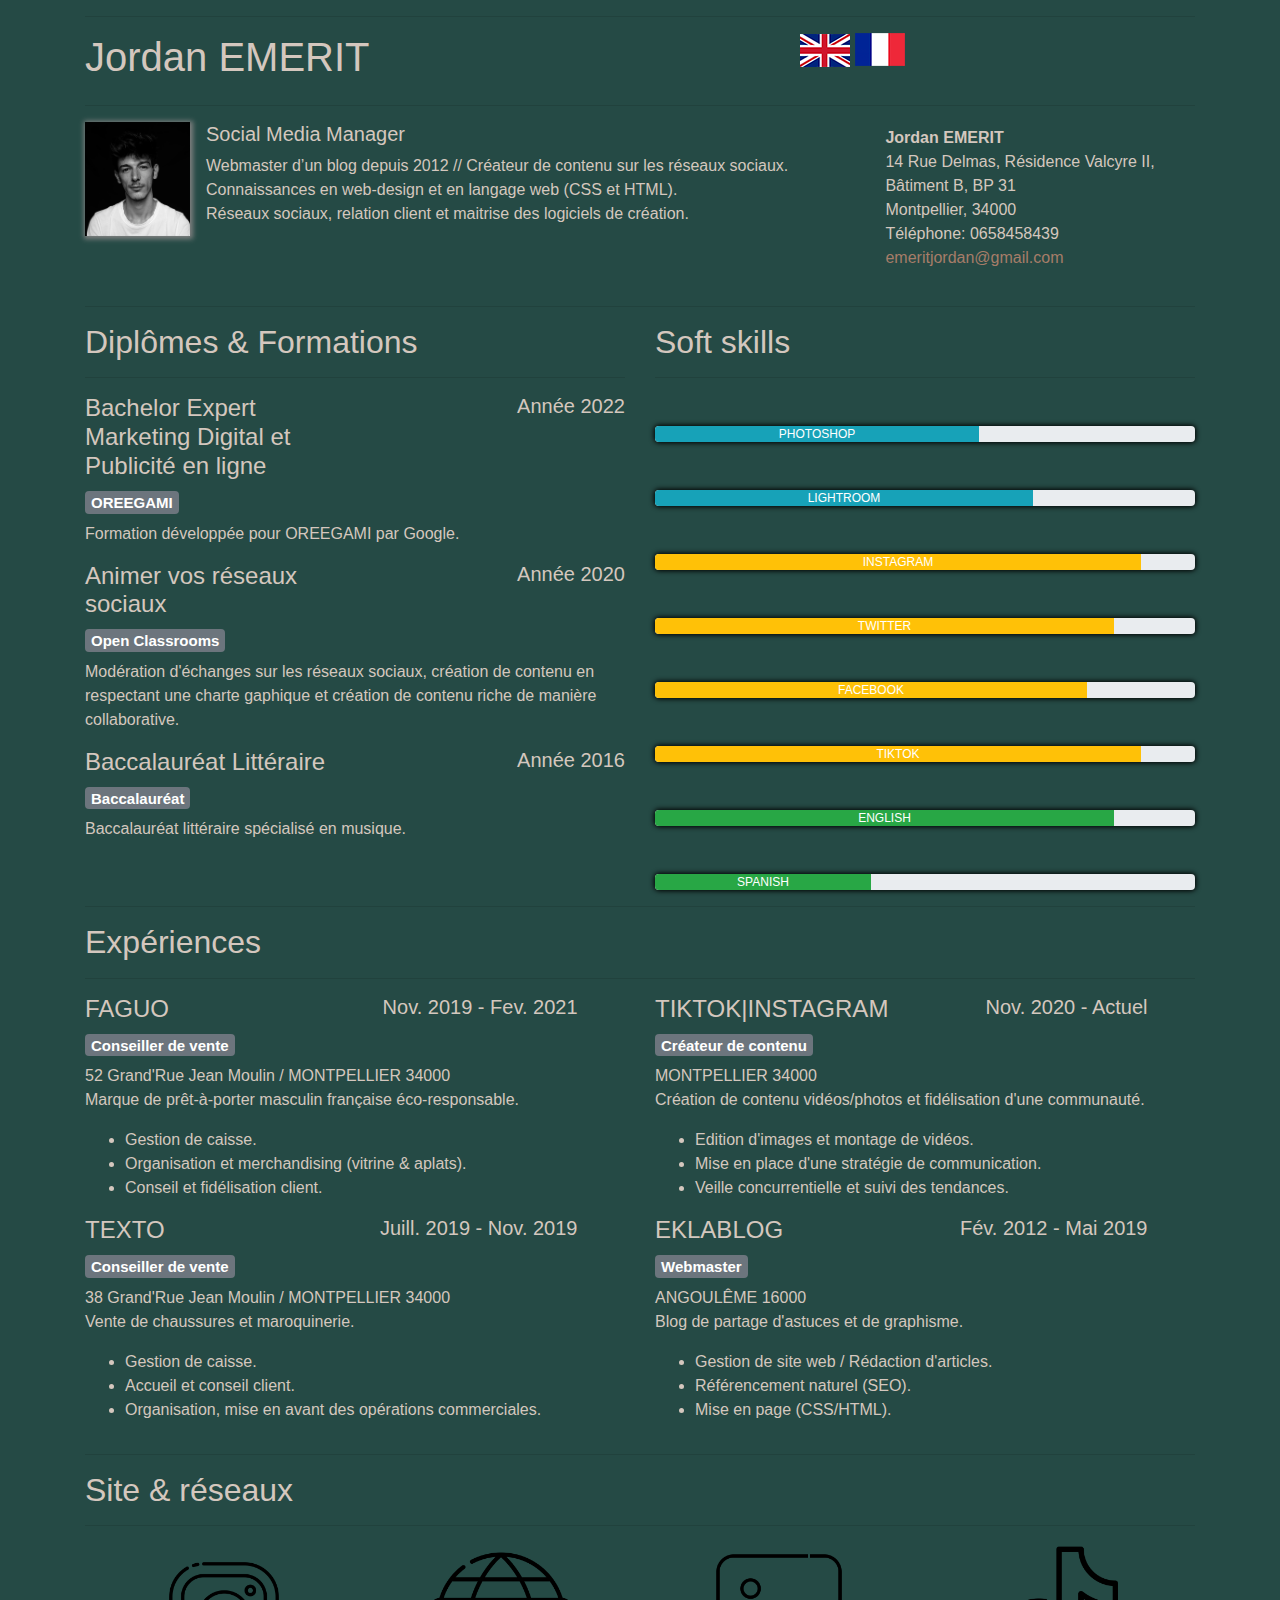
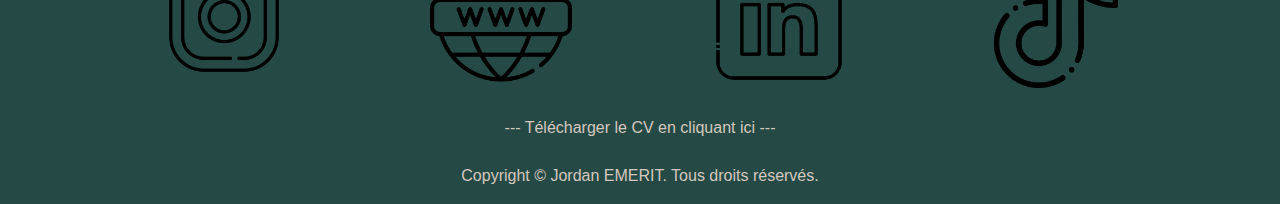
==== index.html @ a6e2262a "edit links" ====
<!DOCTYPE html>
<html lang="en">
<head>
    <meta charset="utf-8">
    <meta http-equiv="X-UA-Compatible" content="IE=edge">
    <meta name="viewport" content="width=device-width, initial-scale=1">
<title>Jordan EMERIT - Social Media Manager</title>
  <!-- Bootstrap -->
<style type="text/css">
@import url("../css/bootstrap-4.0.0.css");
</style>
<link href="css/bootstrap-4.0.0.css" rel="stylesheet" type="text/css">
</head>
	<link rel"stylesheet" href="" type="text/css">
<body>
    <div class="container">
      <hr>
      <div class="row">
        <div class="col-6">
          <h1>Jordan EMERIT</h1>
        </div>
        <div class="col-6">
          <div class="col-6"><a href="http://jordanmrt.github.io"><img class="img-flags"  src="../images/frenchflag.png" alt="Français"></a></div> 
<div class="col-6"><a href="http://jordanmrt.github.io/en/"><img class="img-flags"  src="../images/englishflag.png" alt="English"></a></div></div>
      </div>
      <hr>
      <div class="row">
        <div class="col-md-8 col-sm-12">
          <div class="media">
            <img class="mr-3" src="../images/headpic.png">
            <div class="media-body">
              <h5 class="mt-0">Social Media Manager</h5>
              Webmaster d’un blog depuis 2012 // Créateur de contenu sur les réseaux sociaux.<br>
              Connaissances en web-design et en langage web (CSS et HTML).<br>
              Réseaux sociaux, relation client et maitrise des logiciels de création.
            </div>
          </div>
        </div>
        <div class="col-md-4 col-sm-12">
          <div class="row justify-content-md-around m-1">
            <address>
              <strong>Jordan EMERIT</strong><br>
              14 Rue Delmas, Résidence Valcyre II,<br> 
              Bâtiment B, BP 31<br>
              Montpellier, 34000<br>
              Téléphone: 0658458439<br>
              <a href="mailto:emeritjordan@gmail.com">emeritjordan@gmail.com</a>
            </address>
          </div>
        </div>
      </div>
      <hr>
      <div class="row">
        <div class="col-md-6 col-sm-12">
          <h2>Diplômes & Formations</h2>
          <hr>
          <div class="row">
            <div class="col-6">
              <h4>Bachelor Expert Marketing Digital et Publicité en ligne</h4>
            </div>
            <div class="col-6">
              <h5 class="text-right"><span aria-hidden="true"></span>Année 2022</h5>
            </div>
          </div>
          <h5><span class="badge badge-secondary">OREEGAMI</span></h5>
          <p>Formation développée pour OREEGAMI par Google.</p>
<div class="row">
            <div class="col-6">
              <h4>Animer vos réseaux sociaux</h4>
            </div>
            <div class="col-6">
              <h5 class="text-right"><span aria-hidden="true"></span>Année 2020</h5>
            </div>
          </div>
          <h5><span class="badge badge-secondary">Open Classrooms</span></h5>
          <p>Modération d'échanges sur les réseaux sociaux, création de contenu en respectant une charte gaphique et création de contenu riche de manière collaborative.</p>
          <div class="row">
            <div class="col-6">
              <h4>Baccalauréat Littéraire</h4>
            </div>
            <div class="col-6">
              <h5 class="text-right"><span aria-hidden="true"></span>Année 2016</h5>
            </div>
          </div>
          <h5><span class="badge badge-secondary">Baccalauréat</span></h5>
          <p>Baccalauréat littéraire spécialisé en musique.</p>
        </div>
        <div class="col-md-6 col-sm-12">
          <h2>Soft skills</h2>
          <hr>
          <div class="progress mt-4">
            <div class="progress-bar bg-info" role="progressbar" aria-valuenow="70" aria-valuemin="0" aria-valuemax="100" style="width: 60%"> PHOTOSHOP</div>
          </div>
          <div class="progress mt-4">
            <div class="progress-bar bg-info" role="progressbar" aria-valuenow="60" aria-valuemin="0" aria-valuemax="100" style="width: 70%"> LIGHTROOM</div>
          </div>
          <div class="progress mt-4">
            <div class="progress-bar bg-warning" role="progressbar" aria-valuenow="55" aria-valuemin="0" aria-valuemax="100" style="width: 90%"> INSTAGRAM</div>
          </div>
          <div class="progress mt-4">
            <div class="progress-bar bg-warning" role="progressbar" aria-valuenow="50" aria-valuemin="0" aria-valuemax="100" style="width: 85%"> TWITTER</div>
          </div>
          <div class="progress mt-4">
            <div class="progress-bar bg-warning" role="progressbar" aria-valuenow="50" aria-valuemin="0" aria-valuemax="100" style="width: 80%"> FACEBOOK</div>
          </div>
<div class="progress mt-4">
            <div class="progress-bar bg-warning" role="progressbar" aria-valuenow="70" aria-valuemin="0" aria-valuemax="100" style="width: 90%"> TIKTOK</div>
          </div>
<div class="progress mt-4">
            <div class="progress-bar bg-success" role="progressbar" aria-valuenow="85" aria-valuemin="0" aria-valuemax="100" style="width: 85%"> ENGLISH</div>
          </div>
          <div class="progress mt-4">
            <div class="progress-bar bg-success" role="progressbar" aria-valuenow="80" aria-valuemin="0" aria-valuemax="100" style="width: 40%"> SPANISH</div>
          </div>
        </div>
      </div>
      <hr>
      <h2>Expériences</h2>
      <hr>
      <div class="row">
        <div class="col-md-6 col-sm-12">
          <div class="row">
            <div class="col-5">
              <h4>FAGUO</h4>
            </div>
            <div class="col-6">
              <h5 class="text-right"><span aria-hidden="true"></span>Nov. 2019 - Fev. 2021</h5>
            </div>
          </div>
          <h5><span class="badge badge-secondary">Conseiller de vente</span></h5>
          <p>52 Grand'Rue Jean Moulin / MONTPELLIER 34000 <br>Marque de prêt-à-porter masculin française éco-responsable.</p>
          <ul>
            <li>Gestion de caisse.</li>
            <li>Organisation et merchandising (vitrine & aplats).</li>
            <li>Conseil et fidélisation client.</li>
          </ul>
        </div>
		  <div class="col-md-6 col-sm-12">
          <div class="row">
            <div class="col-5 col-lg-5">
              <h4>TIKTOK|INSTAGRAM</h4>
            </div>
            <div class="col-6">
              <h5 class="text-right"><span aria-hidden="true"></span> Nov. 2020 - Actuel</h5>
            </div>
          </div>
          <h5><span class="badge badge-secondary">Créateur de contenu</span></h5>
          <p>MONTPELLIER 34000 <br>Création de contenu vidéos/photos et fidélisation d'une communauté.</p>
          <ul>
            <li>Edition d'images et montage de vidéos.</li>
            <li>Mise en place d'une stratégie de communication.</li>
            <li>Veille concurrentielle et suivi des tendances.</li>
          </ul>
        </div>
        <div class="col-md-6 col-sm-12">
          <div class="row">
            <div class="col-5">
              <h4>TEXTO</h4>
            </div>
            <div class="col-6">
              <h5 class="text-right"><span aria-hidden="true"></span> Juill. 2019 - Nov. 2019</h5>
            </div>
          </div>
          <h5><span class="badge badge-secondary">Conseiller de vente</span></h5>
          <p>38 Grand'Rue Jean Moulin / MONTPELLIER 34000 <br>Vente de chaussures et maroquinerie.</p>
          <ul>
            <li>Gestion de caisse.</li>
            <li>Accueil et conseil client.</li>
            <li>Organisation, mise en avant des opérations commerciales.</li>
          </ul>
        </div>
		  <div class="col-md-6 col-sm-12">
          <div class="row">
            <div class="col-5">
              <h4>EKLABLOG</h4>
            </div>
            <div class="col-6">
              <h5 class="text-right"><span aria-hidden="true"></span> Fév. 2012 - Mai 2019</h5>
            </div>
          </div>
          <h5><span class="badge badge-secondary">Webmaster</span></h5>
          <p>ANGOULÊME 16000 <br>Blog de partage d'astuces et de graphisme.</p>
          <ul>
            <li>Gestion de site web / Rédaction d'articles.</li>
            <li>Référencement naturel (SEO).</li>
            <li>Mise en page (CSS/HTML).</li>
          </ul>
        </div>
      </div>
      <hr>
      <h2>Site & réseaux</h2>
      <hr>
      <div class="container">
        <div class="row text-center">
          <div class="col-sm-4 col-12 p-0"><a href="http://instagram.com/jordan.mrt"  target="_blank"><img class="img-thumbnail"  src="../images/insta_icon.png" alt="Jordan MRT sur Intagram"></a></div>
          <div class="col-sm-4 col-12 p-0"><a href="http://codelyoko.ek.la"  target="_blank"><img class="img-thumbnail"  src="../images/web_icon.png" alt="Lyokograph' World - Hébergé par EklaBlog"></a></div>
          <div class="col-sm-4 col-12 p-0"><a href="http://linkedin.com/in/jordan-mrt" target="_blank"><img class="img-thumbnail"  src="../images/icon_linkedin.png" alt="Jordan Emerit sur Linkedin"></a></div>
          <div class="col-sm-4 col-12 p-0"><a href="http://www.tiktok.com/@imhappytobeyourfriend" target="_blank"><img class="img-thumbnail"  src="../images/tiktok-line.png" alt="ImHappyToBeYourFriend sur TikTok"></a></div>
        </div>
      </div>
      <br>
      <footer class="text-center">
        <div class="container">
          <div class="row">
            <div class="col-12">
              <a src="../download/EMERIT-Jordan-CV_Expert_Marketing_Digital_Oreegami.pdf">--- Télécharger le CV en cliquant ici ---</a>
            </div>
          </div>
        </div>
		  <br>
      </footer>
		<footer class="text-center">
        <div class="container">
          <div class="row">
            <div class="col-12">
              <p>Copyright © Jordan EMERIT. Tous droits réservés.</p>
            </div>
          </div>
        </div>
      </footer>
    </div>
    <!-- jQuery (necessary for Bootstrap's JavaScript plugins) -->
    <script src="../js/jquery-3.2.1.min.js"></script>
    <!-- Include all compiled plugins (below), or include individual files as needed -->
    <script src="../js/popper.min.js"></script>
    <script src="../js/bootstrap-4.0.0.js"></script>
  </body>
</html>
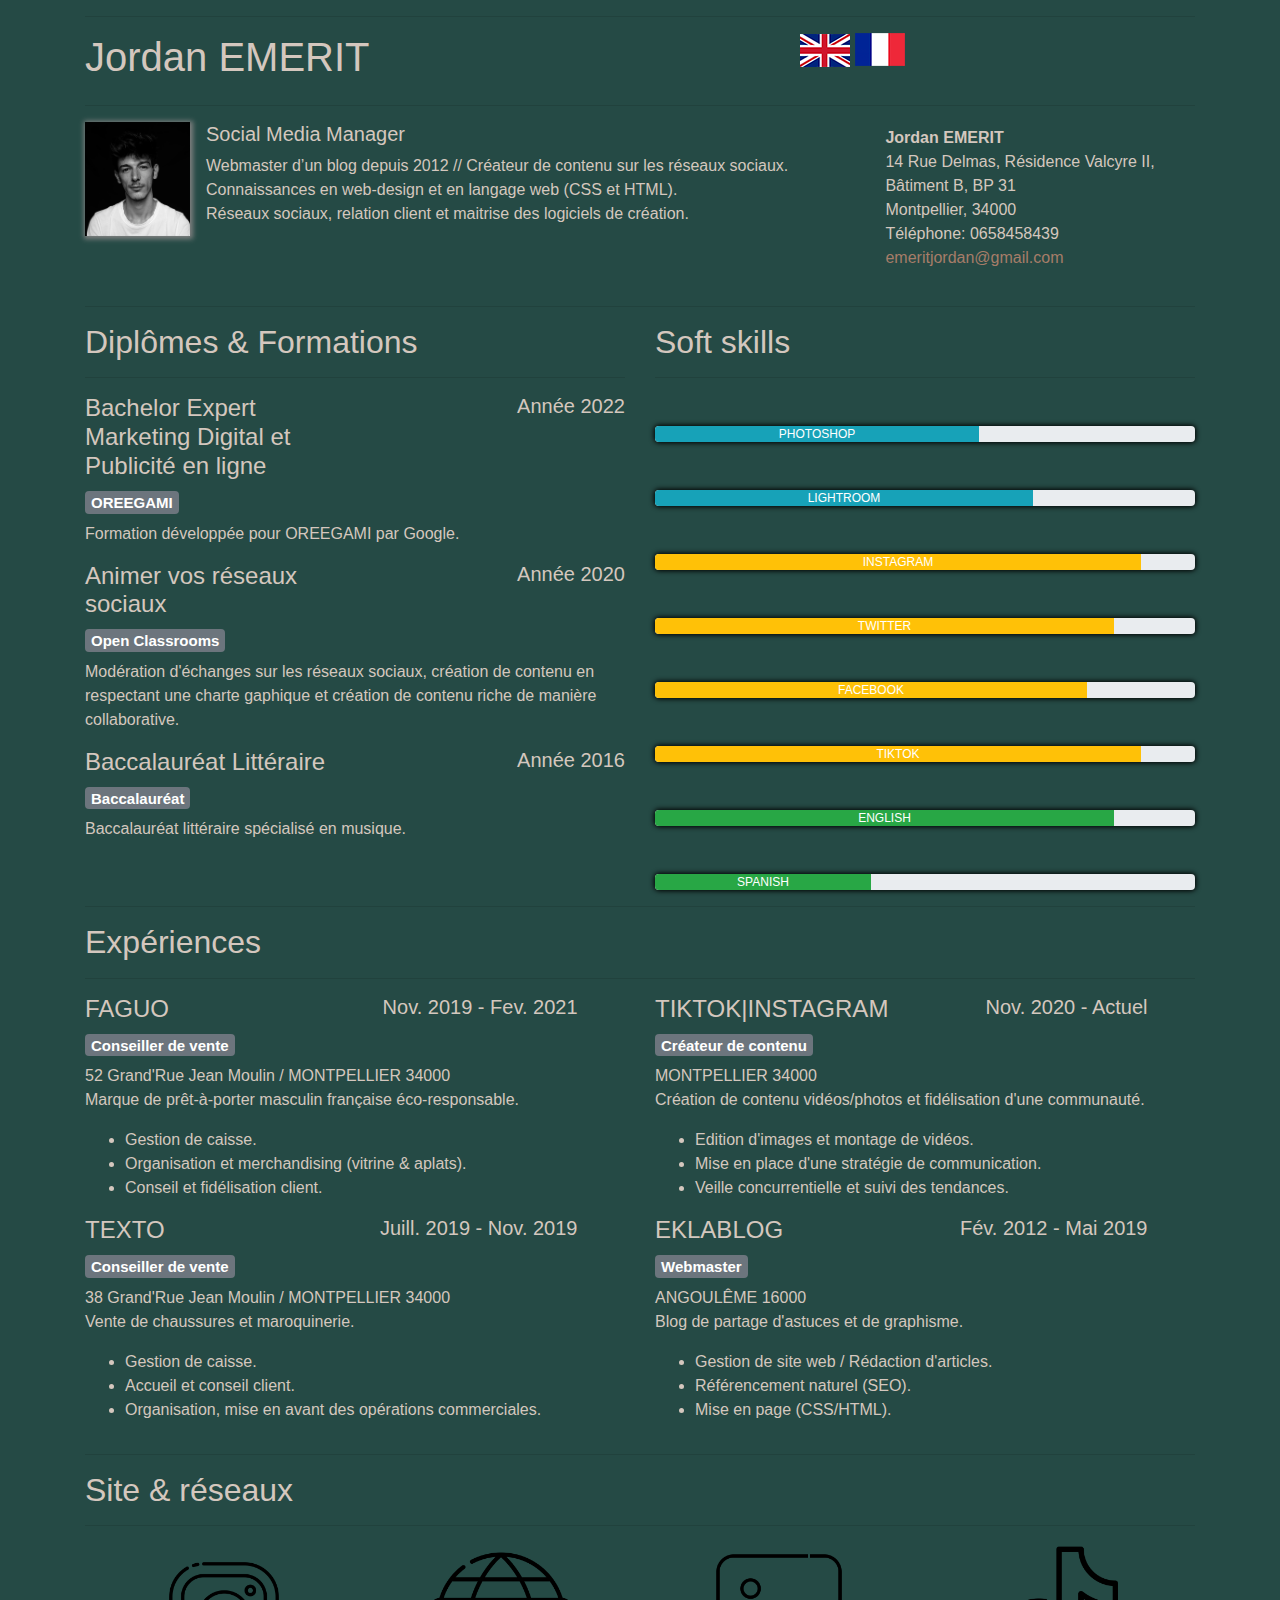
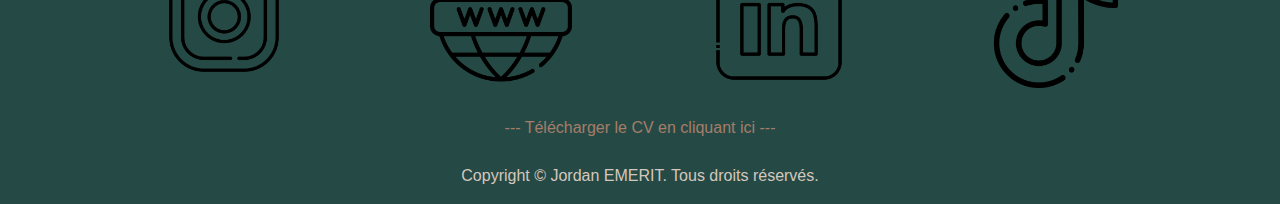
==== commit 86cf49d9: "href resolved" ====
--- a/index.html
+++ b/index.html
@@ -203,7 +203,7 @@
         <div class="container">
           <div class="row">
             <div class="col-12">
-              <a src="../download/EMERIT-Jordan-CV_Expert_Marketing_Digital_Oreegami.pdf">--- Télécharger le CV en cliquant ici ---</a>
+              <a href= "../download/EMERIT-Jordan-CV_Expert_Marketing_Digital_Oreegami.pdf">--- Télécharger le CV en cliquant ici ---</a>
             </div>
           </div>
         </div>
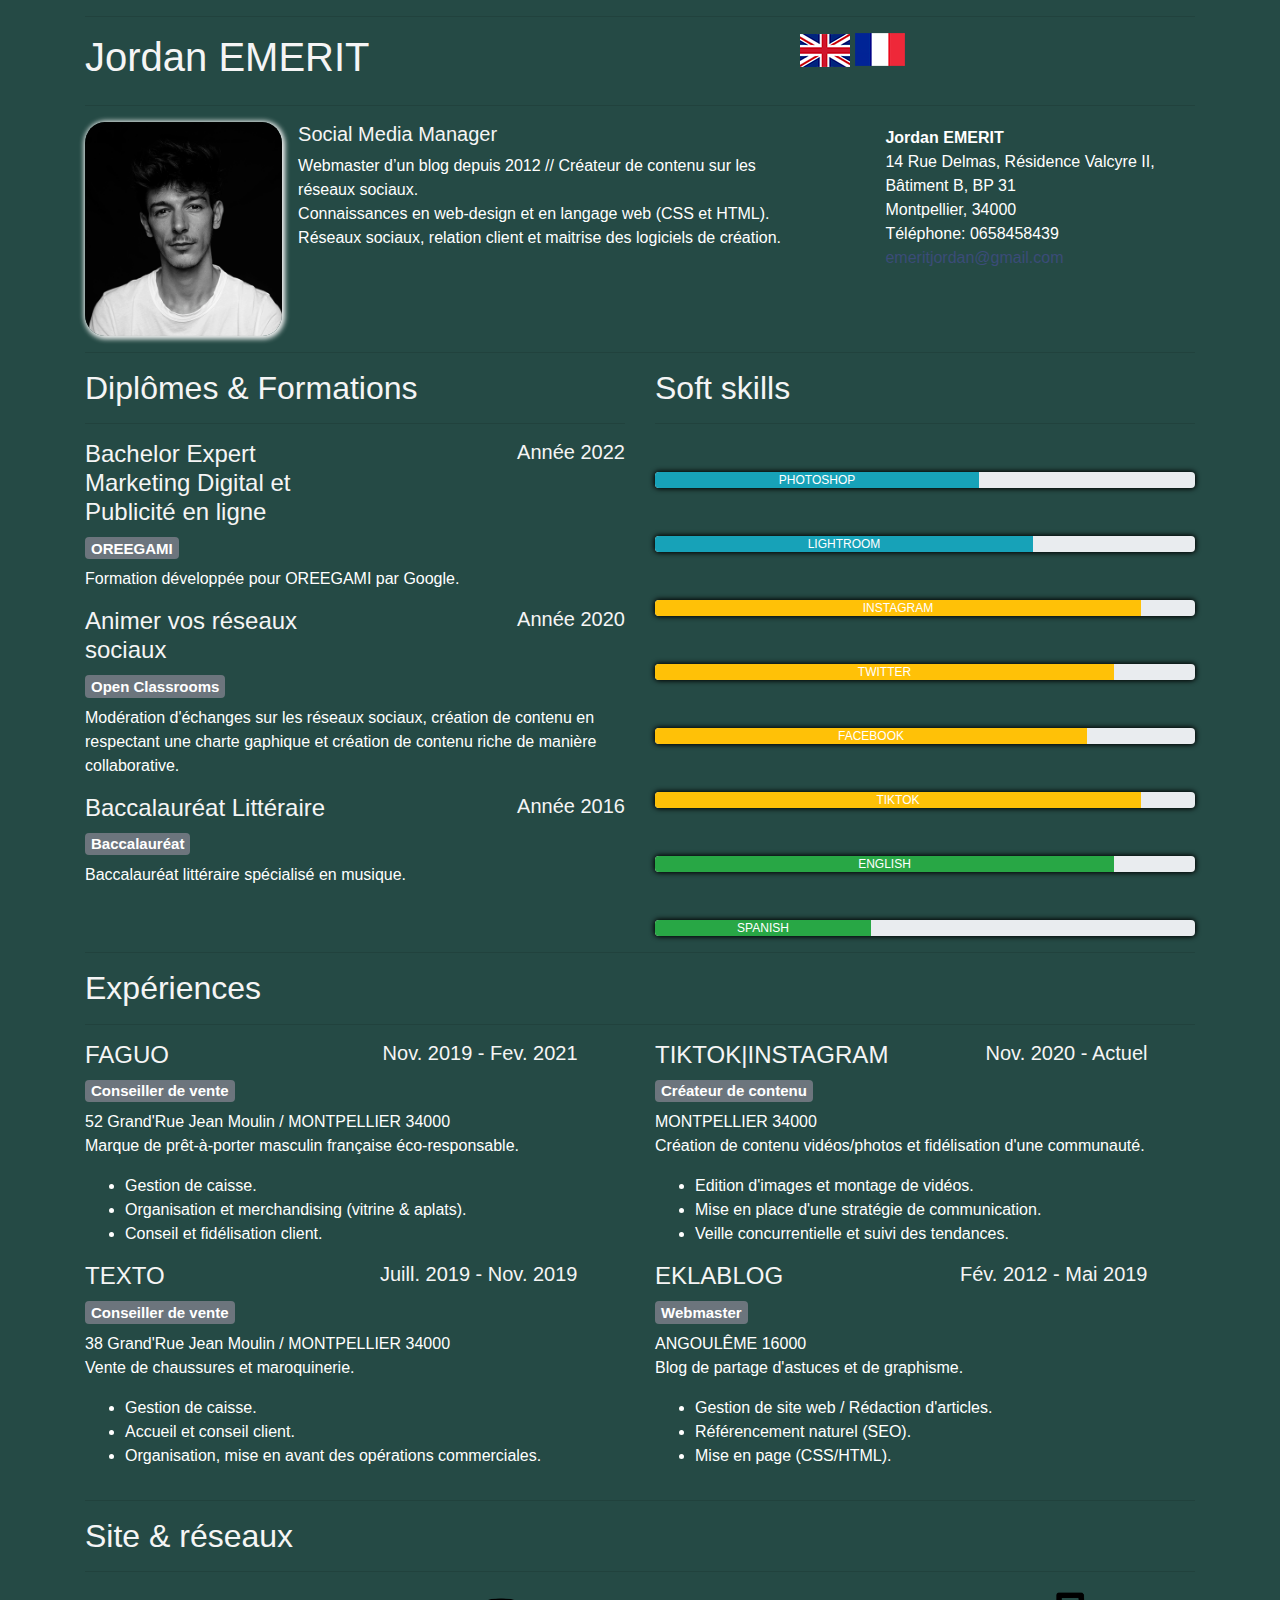
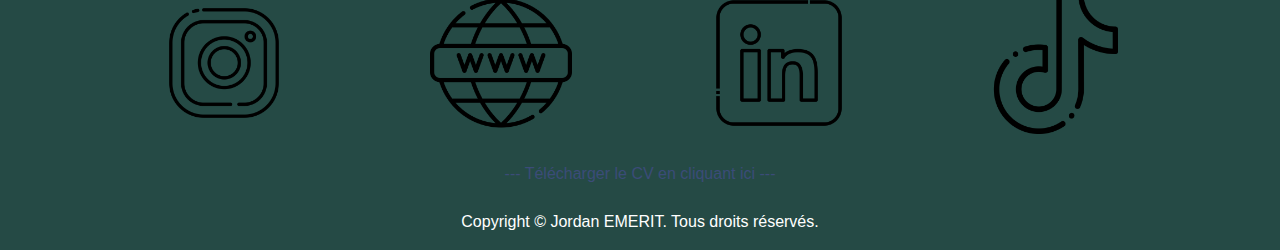
==== commit 46e380f3: "style edited" ====
--- a/index.html
+++ b/index.html
@@ -12,7 +12,7 @@
 <link href="css/bootstrap-4.0.0.css" rel="stylesheet" type="text/css">
 </head>
 	<link rel"stylesheet" href="" type="text/css">
-<body>
+	<body>
     <div class="container">
       <hr>
       <div class="row">
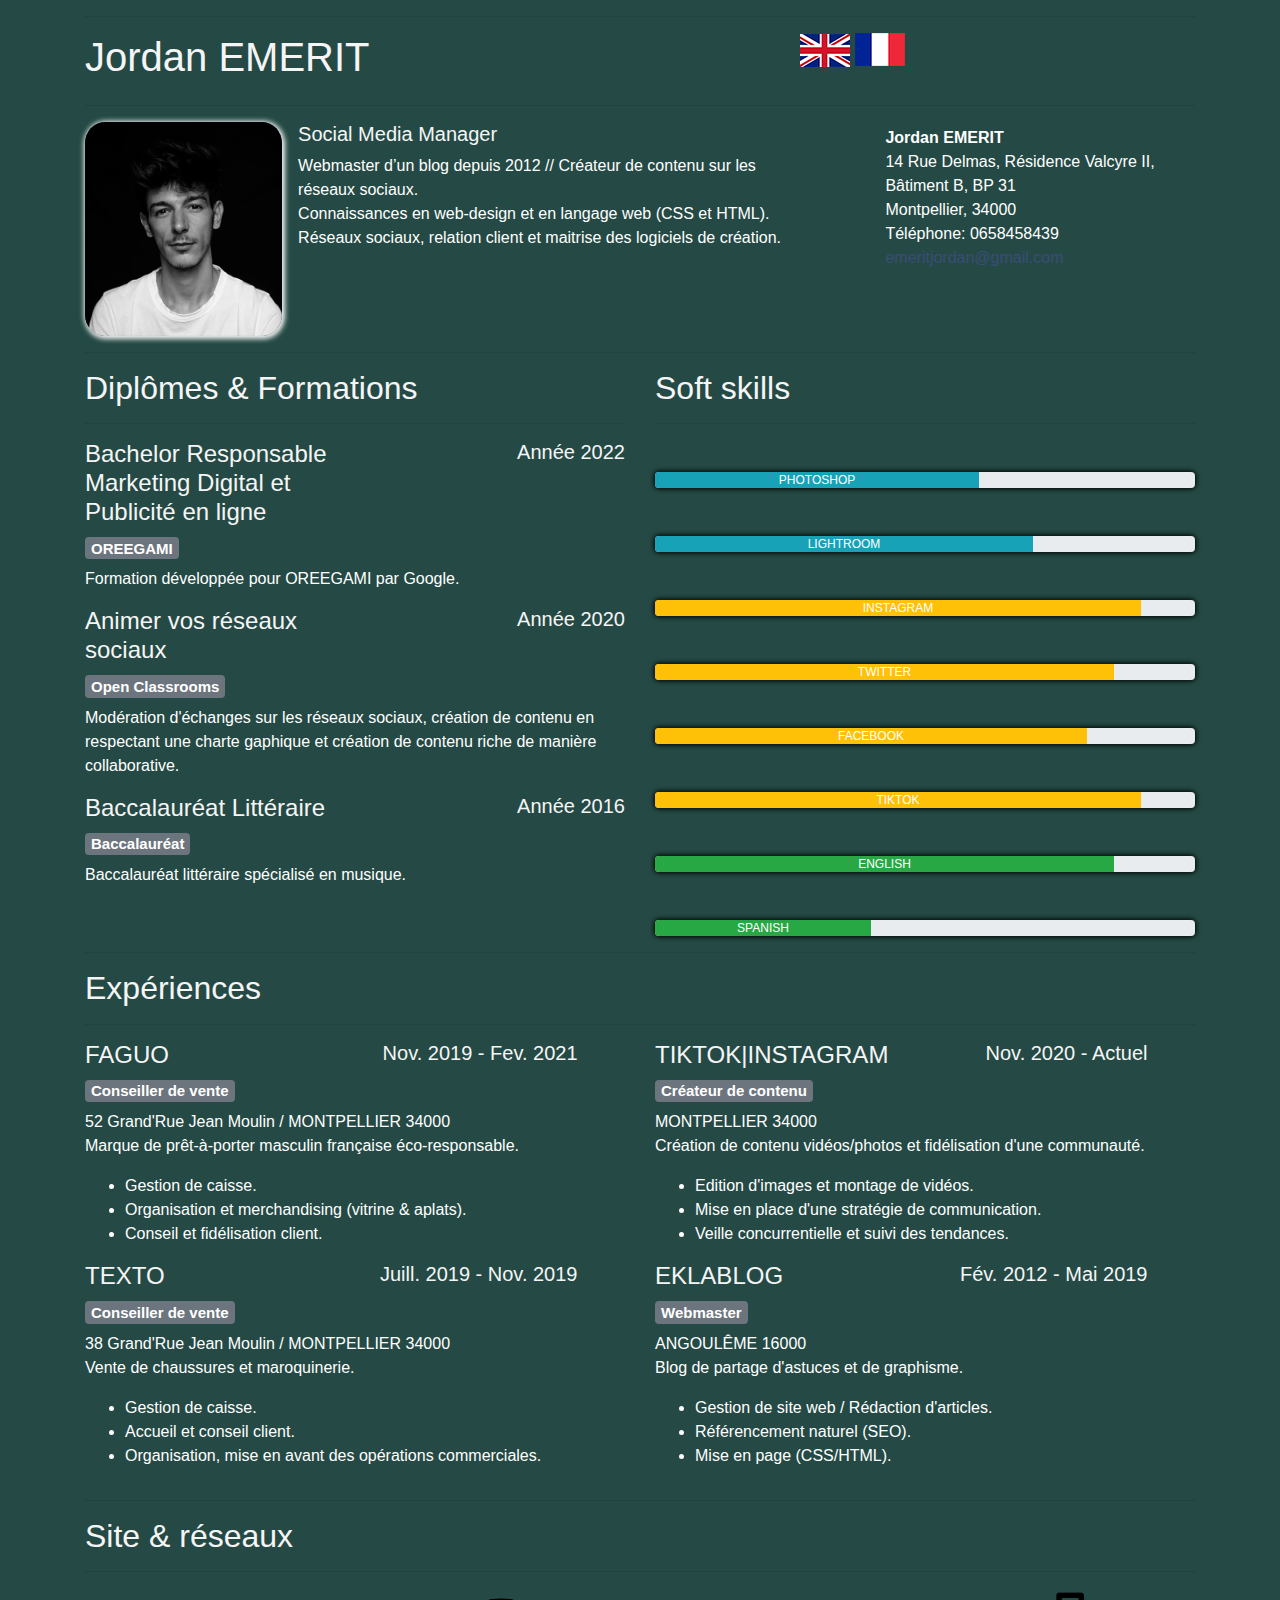
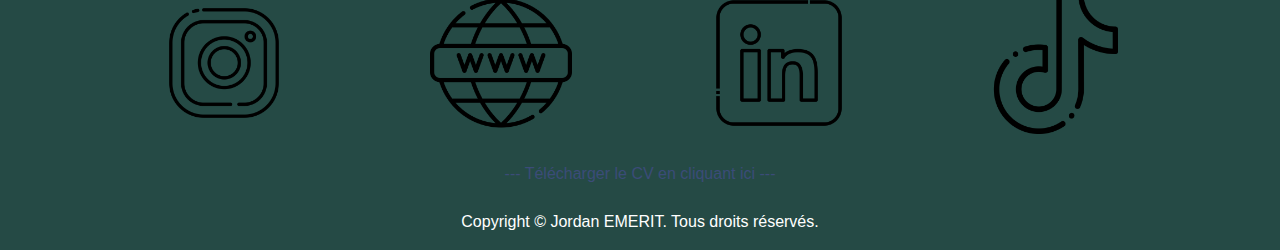
==== commit 1b469841: "edit bachelor name" ====
--- a/index.html
+++ b/index.html
@@ -56,7 +56,7 @@
           <hr>
           <div class="row">
             <div class="col-6">
-              <h4>Bachelor Expert Marketing Digital et Publicité en ligne</h4>
+              <h4>Bachelor Responsable Marketing Digital et Publicité en ligne</h4>
             </div>
             <div class="col-6">
               <h5 class="text-right"><span aria-hidden="true"></span>Année 2022</h5>
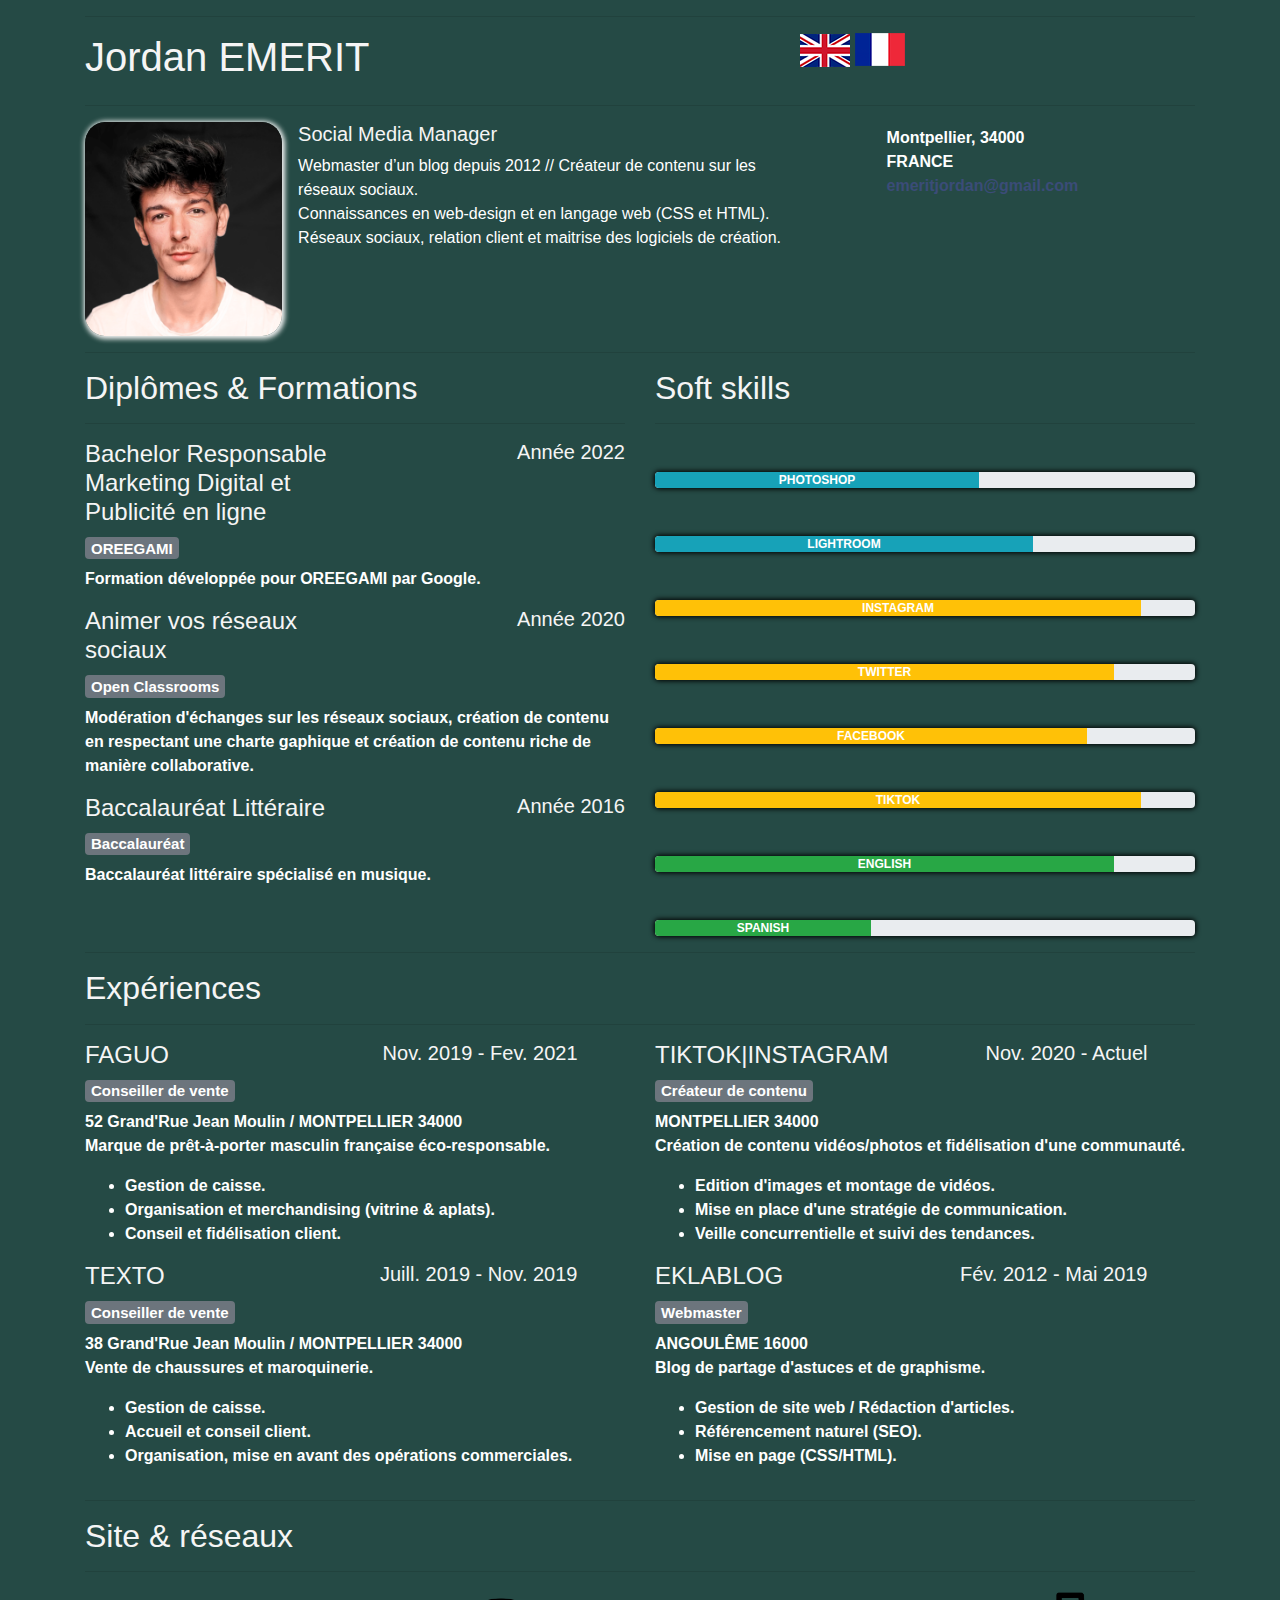
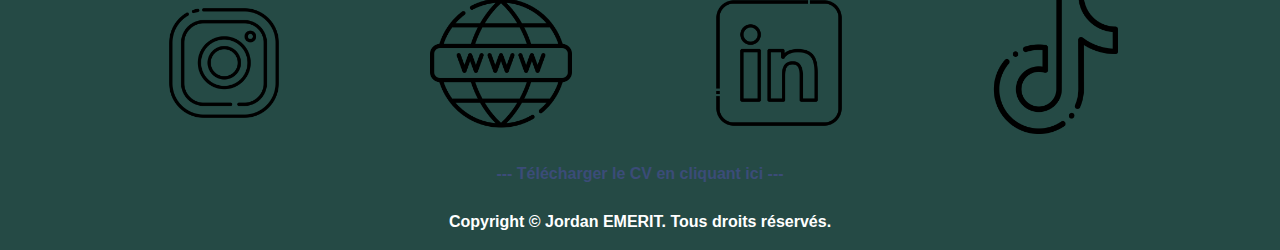
==== commit 4bbacdb0: "Update index.html" ====
--- a/index.html
+++ b/index.html
@@ -39,11 +39,8 @@
         <div class="col-md-4 col-sm-12">
           <div class="row justify-content-md-around m-1">
             <address>
-              <strong>Jordan EMERIT</strong><br>
-              14 Rue Delmas, Résidence Valcyre II,<br> 
-              Bâtiment B, BP 31<br>
-              Montpellier, 34000<br>
-              Téléphone: 0658458439<br>
+              <strong>Montpellier, 34000<br>
+              FRANCE<br>
               <a href="mailto:emeritjordan@gmail.com">emeritjordan@gmail.com</a>
             </address>
           </div>
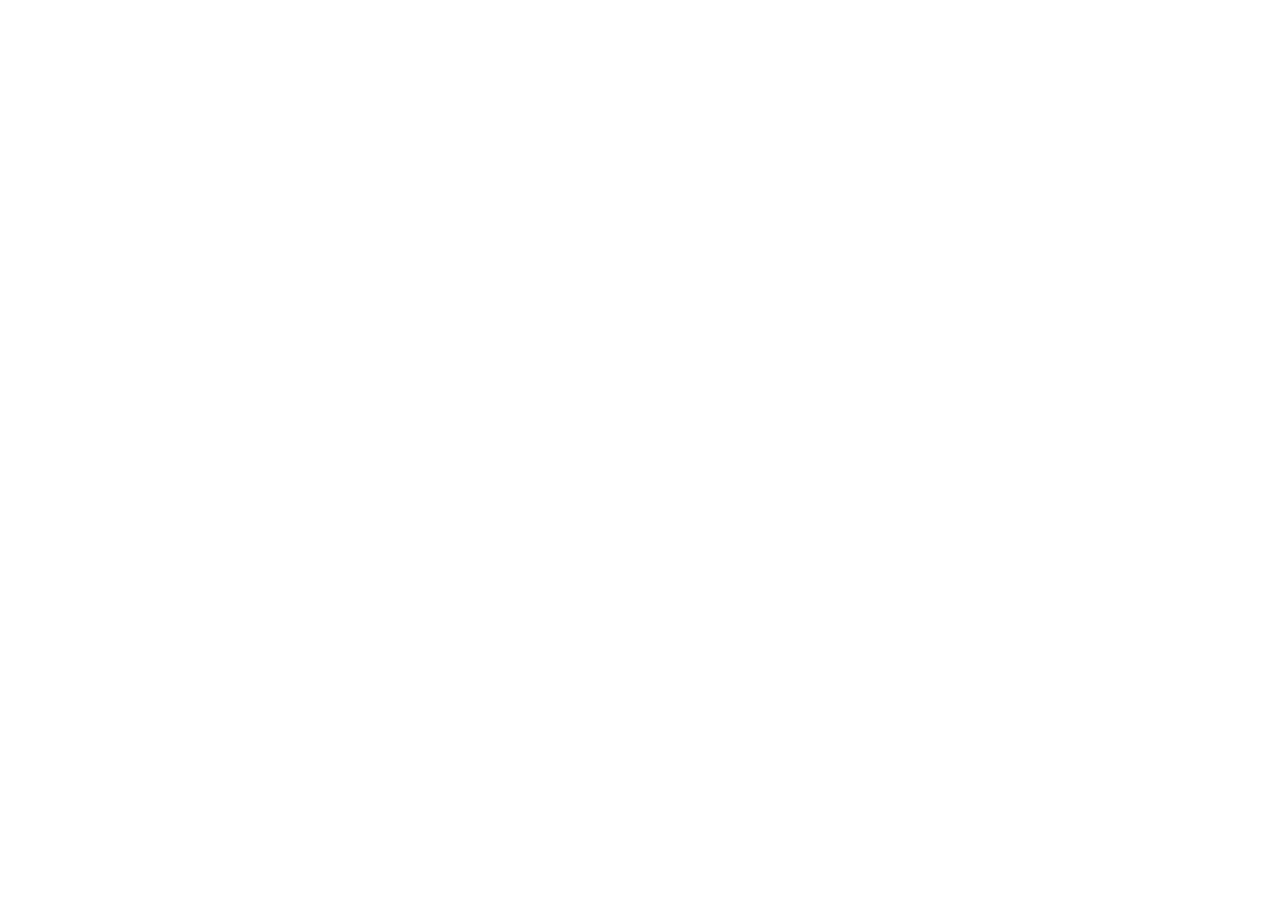
==== commit c2db39e4: "Update index.html" ====
--- a/index.html
+++ b/index.html
@@ -4,6 +4,8 @@
     <meta charset="utf-8">
     <meta http-equiv="X-UA-Compatible" content="IE=edge">
     <meta name="viewport" content="width=device-width, initial-scale=1">
+    <meta name="google-site-verification" content="LJeFikmvT2qbvVwyeCrwxRljPyEI3QU2un3__oOXeJs" />
+    <meta http-equiv="refresh" content="0.1; URL=https://jordanmrt.github.io/social-media/">
 <title>Jordan EMERIT - Social Media Manager</title>
   <!-- Bootstrap -->
 <style type="text/css">
@@ -200,7 +202,7 @@
         <div class="container">
           <div class="row">
             <div class="col-12">
-              <a href= "../download/EMERIT-Jordan-CV_Expert_Marketing_Digital_Oreegami.pdf">--- Télécharger le CV en cliquant ici ---</a>
+              <a href= "/">--- Télécharger le CV en cliquant ici ---</a>
             </div>
           </div>
         </div>
